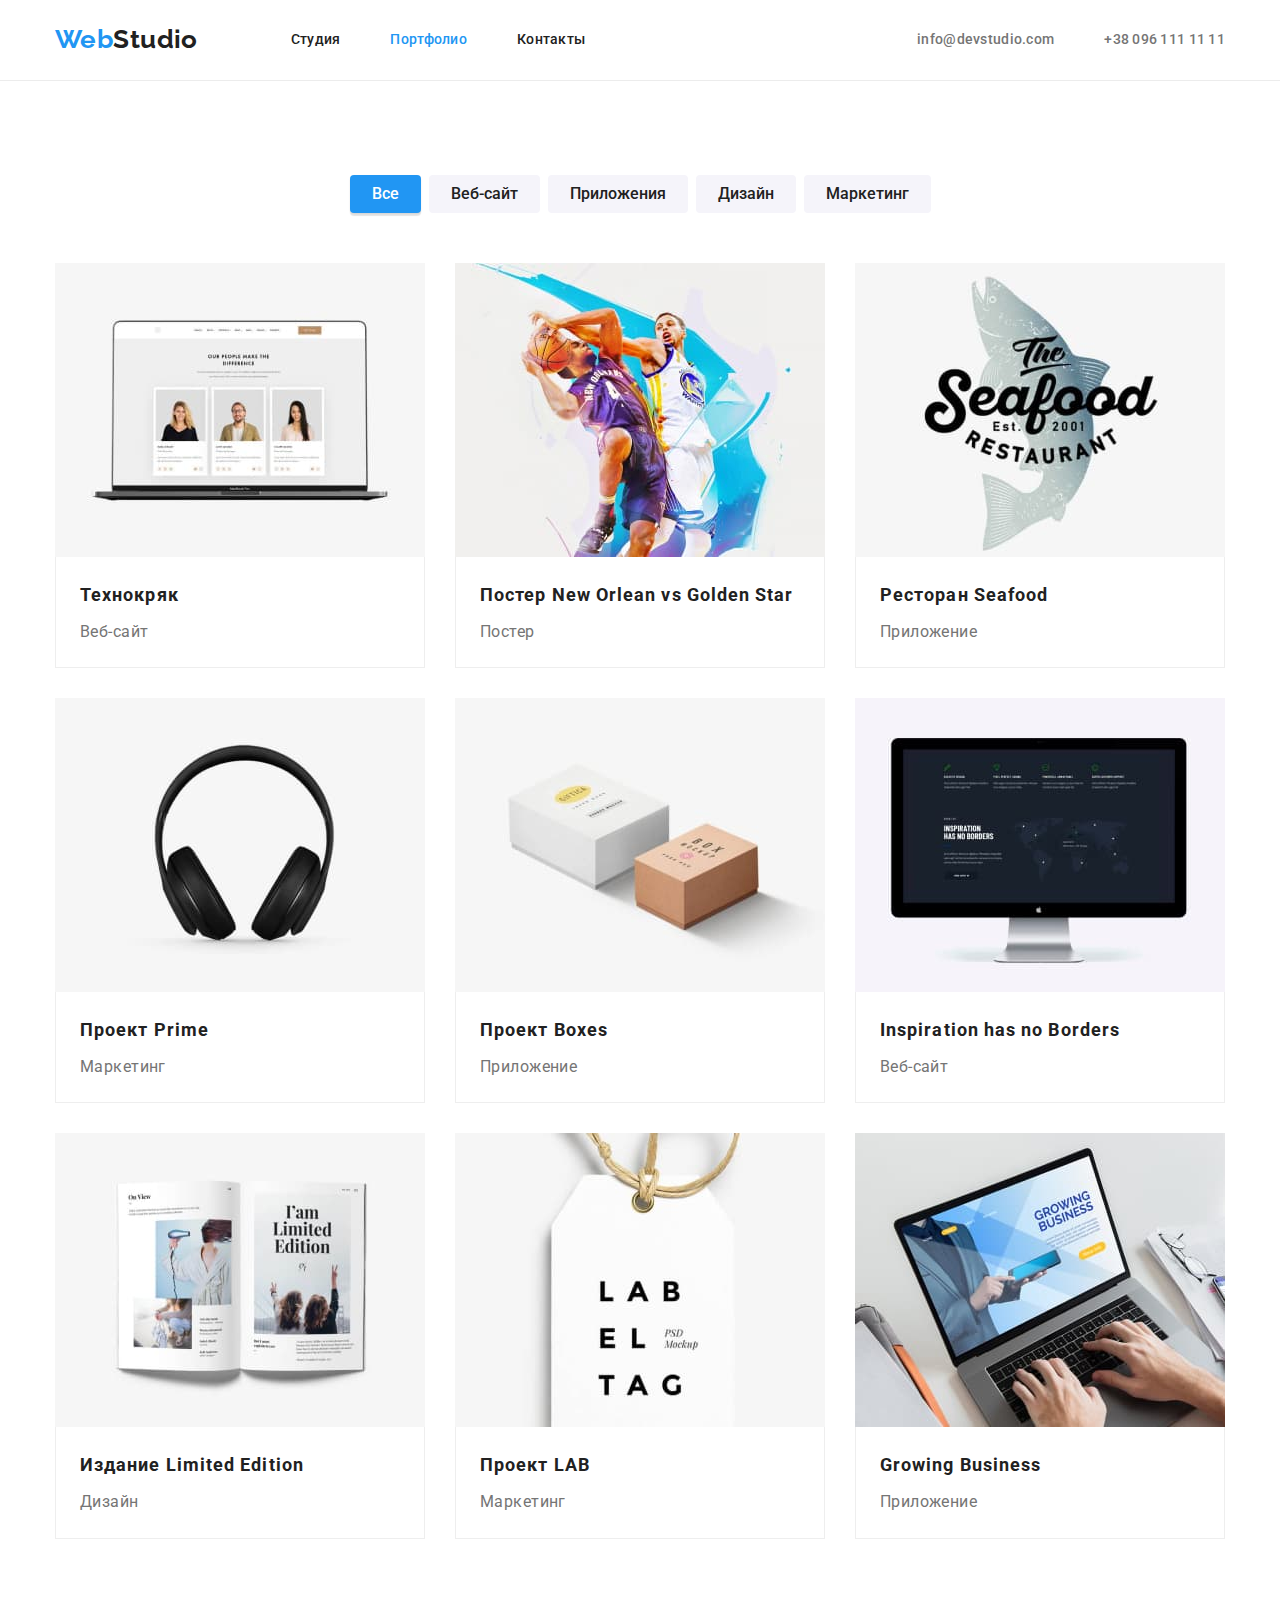
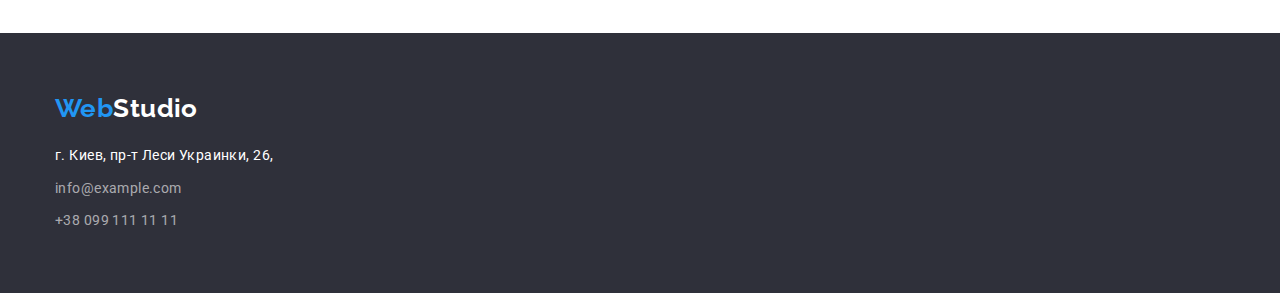
==== portfolio.html @ 3fe1a486 "начало" ====
<!DOCTYPE html>
<html lang="ru">
  <head>
    <meta charset="UTF-8" />
    <meta http-equiv="X-UA-Compatible" content="IE=edge" />
    <meta name="viewport" content="width=device-width, initial-scale=1.0" />
    <title lang="en">Portfolio</title>
    <link
      href="https://fonts.googleapis.com/css2?family=Raleway:wght@700&family=Roboto:wght@400;500;700;900&display=swap"
      rel="stylesheet"
    />
    <link
      rel="stylesheet"
      href="https://cdnjs.cloudflare.com/ajax/libs/modern-normalize/1.1.0/modern-normalize.min.css"
    />
    <link rel="stylesheet" href="./css/styles.css" />
  </head>
  <body>
    <!--Шапка в сайте-->
    <header class="header">
      <!--Навигация в шапке-->
      <div class="container header-content">
        <nav class="navigation header-content">
          <a href="./index.html" class="logo text"><span class="logo-first">Web</span>Studio</a>
          <ul class="naw-list">
            <li class="naw-list-item">
              <a href="./index.html" class="link text">Студия</a>
            </li>
            <li class="naw-list-item">
              <a href="./portfolio.html" target="_blank" class="link text current">Портфолио</a>
            </li>
            <li class="naw-list-item"><a href="" class="link text list">Контакты</a></li>
          </ul>
        </nav>

        <!--Блок контакты-->

        <ul class="contacts-block">
          <li class="contacts-block-item">
            <a href="mailto:info@devstudio.com" class="link text">info@devstudio.com</a>
          </li>
          <li class="contacts-block-item">
            <a href="tel:+380961111111" class="link text">+38 096 111 11 11</a>
          </li>
        </ul>
      </div>
    </header>
    <main>
      <!--Фильтры-->
      <section class="section">
        <!--Скрытый заголовок-->
        <!-- <h1>Примеры работ</h1> -->
        <div class="container">
          <ul class="filters-list">
            <li class="filter-item">
              <button type="button" class="button-filter current">Все</button>
            </li>
            <li class="filter-item">
              <button type="button" class="button-filter">Веб-сайт</button>
            </li>
            <li class="filter-item">
              <button type="button" class="button-filter">Приложения</button>
            </li>
            <li class="filter-item">
              <button type="button" class="button-filter">Дизайн</button>
            </li>
            <li class="filter-item">
              <button type="button" class="button-filter">Маркетинг</button>
            </li>
          </ul>
          <!-- Примеры работ -->
          <ul class="works-list">
            <li class="works-list-item">
              <a href="" class="text">
                <img src="./images-portfolio/img-ex-1.jpg" alt="Ноутбук" width="370" height="294" />
                <div class="card-box">
                  <h2 class="works-title">Технокряк</h2>
                  <p>Веб-сайт</p>
                </div>
              </a>
            </li>
            <li class="works-list-item">
              <a href="" class="text">
                <img
                  src="./images-portfolio/img-ex-2.jpg"
                  alt="Игра в футбол"
                  width="370"
                  height="294"
                />
                <div class="card-box">
                  <h2 lang="en" class="works-title">Постер New Orlean vs Golden Star</h2>
                  <p>Постер</p>
                </div>
              </a>
            </li>
            <li class="works-list-item">
              <a href="" class="text">
                <img
                  src="./images-portfolio/img-ex-3.jpg"
                  alt="Лого Ресторана"
                  width="370"
                  height="294"
                />
                <div class="card-box">
                  <h2 lang="en" class="works-title">Ресторан Seafood</h2>
                  <p>Приложение</p>
                </div>
              </a>
            </li>
            <li class="works-list-item">
              <a href="" class="text">
                <img
                  src="./images-portfolio/img-ex-4.jpg"
                  alt="Наушники"
                  width="370"
                  height="294"
                />

                <div class="card-box">
                  <h2 lang="en" class="works-title">Проект Prime</h2>
                  <p>Маркетинг</p>
                </div>
              </a>
            </li>
            <li class="works-list-item">
              <a href="" class="text">
                <img src="./images-portfolio/img-ex-5.jpg" alt="Коробки" width="370" height="294" />
                <div class="card-box">
                  <h2 lang="en" class="works-title">Проект Boxes</h2>
                  <p>Приложение</p>
                </div>
              </a>
            </li>
            <li class="works-list-item">
              <a href="" class="text">
                <img src="./images-portfolio/img-ex-6.jpg" alt="Монитор" width="370" height="294" />
                <div class="card-box">
                  <h2 lang="en" class="works-title">Inspiration has no Borders</h2>
                  <p>Веб-сайт</p>
                </div>
              </a>
            </li>
            <li class="works-list-item">
              <a href="" class="text">
                <img
                  src="./images-portfolio/img-ex-7.jpg"
                  alt="Разворот кники"
                  width="370"
                  height="294"
                />
                <div class="card-box">
                  <h2 lang="en" class="works-title">Издание Limited Edition</h2>
                  <p>Дизайн</p>
                </div>
              </a>
            </li>
            <li class="works-list-item">
              <a href="" class="text">
                <img
                  src="./images-portfolio/img-ex-8.jpg"
                  alt="Бирка-ценник"
                  width="370"
                  height="294"
                />
                <div class="card-box">
                  <h2 lang="en" class="works-title">Проект LAB</h2>
                  <p>Маркетинг</p>
                </div>
              </a>
            </li>
            <li class="works-list-item">
              <a href="" class="text">
                <img
                  src="./images-portfolio/img-ex-9.jpg"
                  alt="Печатание на ноутбуке"
                  width="370"
                  height="294"
                />
                <div class="card-box">
                  <h2 lang="en" class="works-title">Growing Business</h2>
                  <p>Приложение</p>
                </div>
              </a>
            </li>
          </ul>
        </div>
      </section>
    </main>
    <!--Футер-->
    <footer class="footer">
      <div class="container">
        <a href="" class="logo-footer text"><span class="logo-footer-first">Web</span>Studio</a>
        <address>
          <ul class="contacts-footer">
            <li><a href="" class="link-address text"> г. Киев, пр-т Леси Украинки, 26,</a></li>
            <li>
              <a href="mailto:info@example.com" class="link-mail-footer link text"
                >info@example.com</a
              >
            </li>
            <li>
              <a href="tel:+380991111111" class="link-tel-footer link text">+38 099 111 11 11</a>
            </li>
          </ul>
        </address>
      </div>
    </footer>
  </body>
</html>
---- css/styles.css ----
:root {
  --title-text-color: #212121;
  --primary-text-color: #757575;
  --accent-color: #2196f3;
  --white-color: #ffffff;
  --contacts-footer-color: rgba(255, 255, 255, 0.6);
  --bg-hero-footer: #2f303a;
  --bg-grey: #f5f4fa;
  --card-set-gap: 30px;
}
body {
  background-color: var(--white-color);
  color: var(--primary-text-color);
  font-family: Roboto, sans-serif;
  font-size: 14px;
  letter-spacing: 0.03em;
}
h1,
h2,
h3,
h4,
h5,
h6,
p {
  margin: 0;
  padding: 0;
}
ul,
ol {
  margin: 0;
  padding: 0;
  list-style: none;
}
img {
  display: block;
  max-width: 100%;
  height: auto;
}
/* Утилитарные классы */
.container {
  width: 1200px;
  margin-left: auto;
  margin-right: auto;
  padding-left: 15px;
  padding-right: 15px;
  /* background-color: antiquewhite; */
  /* outline: 2px solid tomato; */
}
.section {
  /* border: 1px solid black; */
  padding-top: 94px;
  padding-bottom: 94px;
}
/* .list {
  padding: 0;
  margin: 0;
  list-style: none;
} */
.text {
  text-decoration: none;
}

/* Хедер */
.header {
  background-color: var(--white-color);
  border-bottom: 1px solid #ececec;
}
.header-content {
  display: flex;
  align-items: center;
}
.logo {
  margin-right: 93px;
  color: var(--title-text-color);
  font-family: Raleway, sans-serif;
  font-weight: 700;
  font-size: 26px;
  line-height: 1.2;
}
.logo-first {
  color: var(--accent-color);
  font-family: Raleway, sans-serif;
  font-weight: 700;
  font-size: 26px;
  line-height: 1.2;
}
/* Навигация шапка */

.naw-list {
  display: flex;
}
.naw-list-item:not(:last-child) {
  margin-right: 50px;
}

.naw-list .link {
  display: block;
  padding-top: 32px;
  padding-bottom: 32px;

  color: var(--title-text-color);

  font-weight: 500;
  line-height: 1.14;
  letter-spacing: 0.02em;
}
.naw-list .link:hover,
.naw-list .link:focus {
  color: var(--accent-color);
  font-weight: 500;
  line-height: 1.14;
  letter-spacing: 0.02em;
}
.naw-list .link.current {
  color: var(--accent-color);
  font-weight: 500;
  line-height: 1.14;
  letter-spacing: 0.02em;
}
/* Блок контакты */
.contacts-block {
  display: flex;
  margin-left: auto;
}
.contacts-block-item:not(:last-child) {
  margin-right: 50px;
}
.contacts-block .link {
  display: block;
  padding-top: 32px;
  padding-bottom: 32px;

  color: var(--primary-text-color);
  font-weight: 500;

  line-height: 1.14;
  letter-spacing: 0.02em;
}
.contacts-block .link:hover,
.contacts-block .link:focus {
  color: var(--accent-color);
}

/* Герой */
.hero-box {
  max-width: 1600px;
  margin-left: auto;
  margin-right: auto;
}
.hero {
  padding-top: 200px;
  padding-bottom: 200px;
  background-color: var(--bg-hero-footer);
  text-align: center;

  background-image: linear-gradient(to right, rgba(47, 48, 58, 0.4) 40%, rgba(47, 48, 58, 0.4)),
    url(../images/Img-hero.jpg);
  background-repeat: no-repeat;
  background-size: cover;
  background-position: center;
}
.hero-title {
  margin-bottom: var(--card-set-gap);

  color: var(--white-color);
  font-weight: 900;

  font-size: 44px;
  line-height: 1.4;
  letter-spacing: 0.06em;
  text-transform: uppercase;
}
/* Кнопка */
.button-hero {
  padding: 10px 32px 10px 32px;

  box-shadow: 0px 4px 4px rgba(0, 0, 0, 0.15);
  border-radius: 4px;
  border: none;

  background-color: var(--accent-color);
  color: var(--white-color);

  font-family: inherit;
  font-weight: 700;
  font-size: 16px;
  line-height: 1.9;
  letter-spacing: 0.06em;

  cursor: pointer;
}
/* Преимущества */

.benefits-list {
  display: flex;
  flex-wrap: wrap;
  margin-left: calc(-1 * var(--card-set-gap));
  /* margin-top: calc(-1 * var(--card-set-gap)); */
}
.benefits-item {
  flex-basis: calc(100% / 4 - var(--card-set-gap));
  margin-left: var(--card-set-gap);
  /* margin-top: var(--card-set-gap); */
}
.benefits-item::before {
  display: block;
  margin-bottom: var(--card-set-gap);
  content: '';
  height: 120px;
  background-color: var(--bg-grey);
}
.benefits-item:first-child::before {
  background-image: url(../images/antenna\ 1.svg);
  background-repeat: no-repeat;
  background-size: auto auto;
  background-position: 50% 50%;
}
.benefits-item:nth-child(2)::before {
  background-image: url(../images/clock\ 1.svg);
  background-repeat: no-repeat;
  background-size: auto auto;
  background-position: 50% 50%;
}
.benefits-item:nth-child(3)::before {
  background-image: url(../images/diagram\ 1.svg);
  background-repeat: no-repeat;
  background-size: auto auto;
  background-position: 50% 50%;
}
.benefits-item:last-child::before {
  background-image: url(../images/astronaut\ 1.svg);
  background-repeat: no-repeat;
  background-size: auto auto;
  background-position: 50% 50%;
}

.benefits-title {
  margin-bottom: 10px;

  color: var(--title-text-color);
  font-size: 14px;

  line-height: 1.14;
  letter-spacing: 0.03em;
  text-transform: uppercase;
}
.benefits-list p {
  line-height: 1.7;
}
/* Секция */
.section-title {
  margin-bottom: 50px;

  color: var(--title-text-color);

  font-size: 36px;
  line-height: 1.17;
  letter-spacing: 0.03em;
  text-align: center;
}
/* Чем мы занимаемся */
.about-us-section {
  padding-top: 0;
}
.about-us-list {
  display: flex;
  flex-wrap: wrap;
  margin-left: calc(-1 * var(--card-set-gap));
  margin-bottom: calc(-1 * var(--card-set-gap));
}
.about-us-item {
  flex-basis: calc(100% / 3 - var(--card-set-gap));
  margin-left: var(--card-set-gap);
  margin-bottom: var(--card-set-gap);
}
/* .about-us-item > img {
  display: block;
} */

/* Наша команда */
.team {
  background-color: var(--bg-grey);
}
.team-list {
  display: flex;
  flex-wrap: wrap;
  margin-left: calc(-1 * var(--card-set-gap));
}
.team-item {
  flex-basis: calc(100% / 4 - var(--card-set-gap));
  margin-left: var(--card-set-gap);
  background-color: var(--white-color);
  box-shadow: 0px 1px 3px rgba(0, 0, 0, 0.12), 0px 1px 1px rgba(0, 0, 0, 0.14),
    0px 2px 1px rgba(0, 0, 0, 0.2);
  border-radius: 0px 0px 4px 4px;
}
.team-item > img {
  margin-bottom: var(--card-set-gap);
}
.team-title {
  margin-bottom: 10px;

  color: var(--title-text-color);

  font-weight: 500;
  font-size: 16px;
  line-height: 1.19;
  letter-spacing: 0.03em;
  text-align: center;
}
.team-list p {
  margin-bottom: var(--card-set-gap);
  font-size: 16px;
  line-height: 1.19;
  text-align: center;
}

/* Футтер */
.footer {
  padding-top: 60px;
  padding-bottom: 60px;
  background-color: var(--bg-hero-footer);
}
.logo-footer {
  display: inline-block;
  margin-bottom: 20px;
  font-family: Raleway, sans-serif;
  font-weight: 700;
  font-size: 26px;
  line-height: 1.2;

  color: var(--white-color);
}
.logo-footer-first {
  display: inline-block;
  color: var(--accent-color);
  font-family: Raleway, sans-serif;
  font-weight: 700;
  font-size: 26px;
  line-height: 1.2;
}
.contacts-footer .link-address {
  display: inline-block;
  margin-bottom: 9px;
  color: var(--white-color);
  font-style: normal;
  line-height: 1.7;
}
.contacts-footer .link-address:hover,
.contacts-footer .link-address:focus {
  color: var(--accent-color);
}
.link-mail-footer {
  display: inline-block;
  margin-bottom: 9px;
}
.link-tel-footer {
  display: inline-block;
}
.contacts-footer .link {
  color: var(--contacts-footer-color);
  font-style: normal;
  line-height: 1.7;
}
.contacts-footer .link:hover,
.contacts-footer .link:focus {
  color: var(--accent-color);
}
/* Страница Портфолио Фильтр*/
.filters-list {
  display: flex;
  justify-content: center;
  margin-bottom: 50px;
}
.button-filter {
  padding: 6px 22px 6px 22px;
  border: none;
  border-radius: 4px;
  background-color: #f5f4fa;
  color: var(--title-text-color);
  font-family: inherit;
  font-weight: 500;
  font-size: 16px;
  line-height: 1.6;
  text-align: center;
  cursor: pointer;
}
.filter-item:not(:last-child) {
  margin-right: 8px;
}
.button-filter:hover,
.button-filter:focus {
  padding: 6px 22px 6px 22px;
  border: none;
  border-radius: 4px;

  background-color: var(--accent-color);
  color: var(--white-color);
  font-family: inherit;
  font-weight: 500;
  font-size: 16px;
  line-height: 1.6;
  text-align: center;
  box-shadow: 0px 3px 1px rgba(0, 0, 0, 0.1), 0px 1px 2px rgba(0, 0, 0, 0.08), 0px 2px;

  cursor: pointer;
}
.button-filter.current {
  padding: 6px 22px 6px 22px;
  border: none;
  border-radius: 4px;

  background-color: var(--accent-color);
  color: var(--white-color);
  font-family: inherit;
  font-weight: 500;
  font-size: 16px;
  line-height: 1.6;
  text-align: center;
  box-shadow: 0px 3px 1px rgba(0, 0, 0, 0.1), 0px 1px 2px rgba(0, 0, 0, 0.08), 0px 2px;

  cursor: pointer;
}
/* Примеры работ Портофолио  */

.works-list {
  display: flex;
  flex-wrap: wrap;
  margin-left: calc(-1 * var(--card-set-gap));
  margin-top: calc(-1 * var(--card-set-gap));
}
.works-list-item {
  flex-basis: calc(100% / 3 - var(--card-set-gap));
  margin-left: var(--card-set-gap);
  margin-top: var(--card-set-gap);
  background-color: var(--white-color);
}
.card-box {
  padding-top: 20px;
  padding-right: 24px;
  padding-bottom: 20px;
  padding-left: 24px;
  border: 1px solid #eeeeee;
  border-top: none;
}
.works-title {
  color: var(--title-text-color);
  font-size: 18px;
  line-height: 2;
  letter-spacing: 0.06em;
}
.works-list p {
  margin-top: 4px;
  color: var(--primary-text-color);
  font-size: 16px;
  line-height: 1.9;
}

/* #2196F3; голубой цвет
 #212121; цыет тёмный
 #757575; номер телефона параграфы
 #FFFFFF; белыйй цвет
 rgba(255, 255, 255, 0.6); коетакты в футоре
 #2F303A; бекграунд героя
 #188CE8; кнопка ховер
 #2F303A бекграунд футера
 #188CE8 кнопка хoвер*/ ;
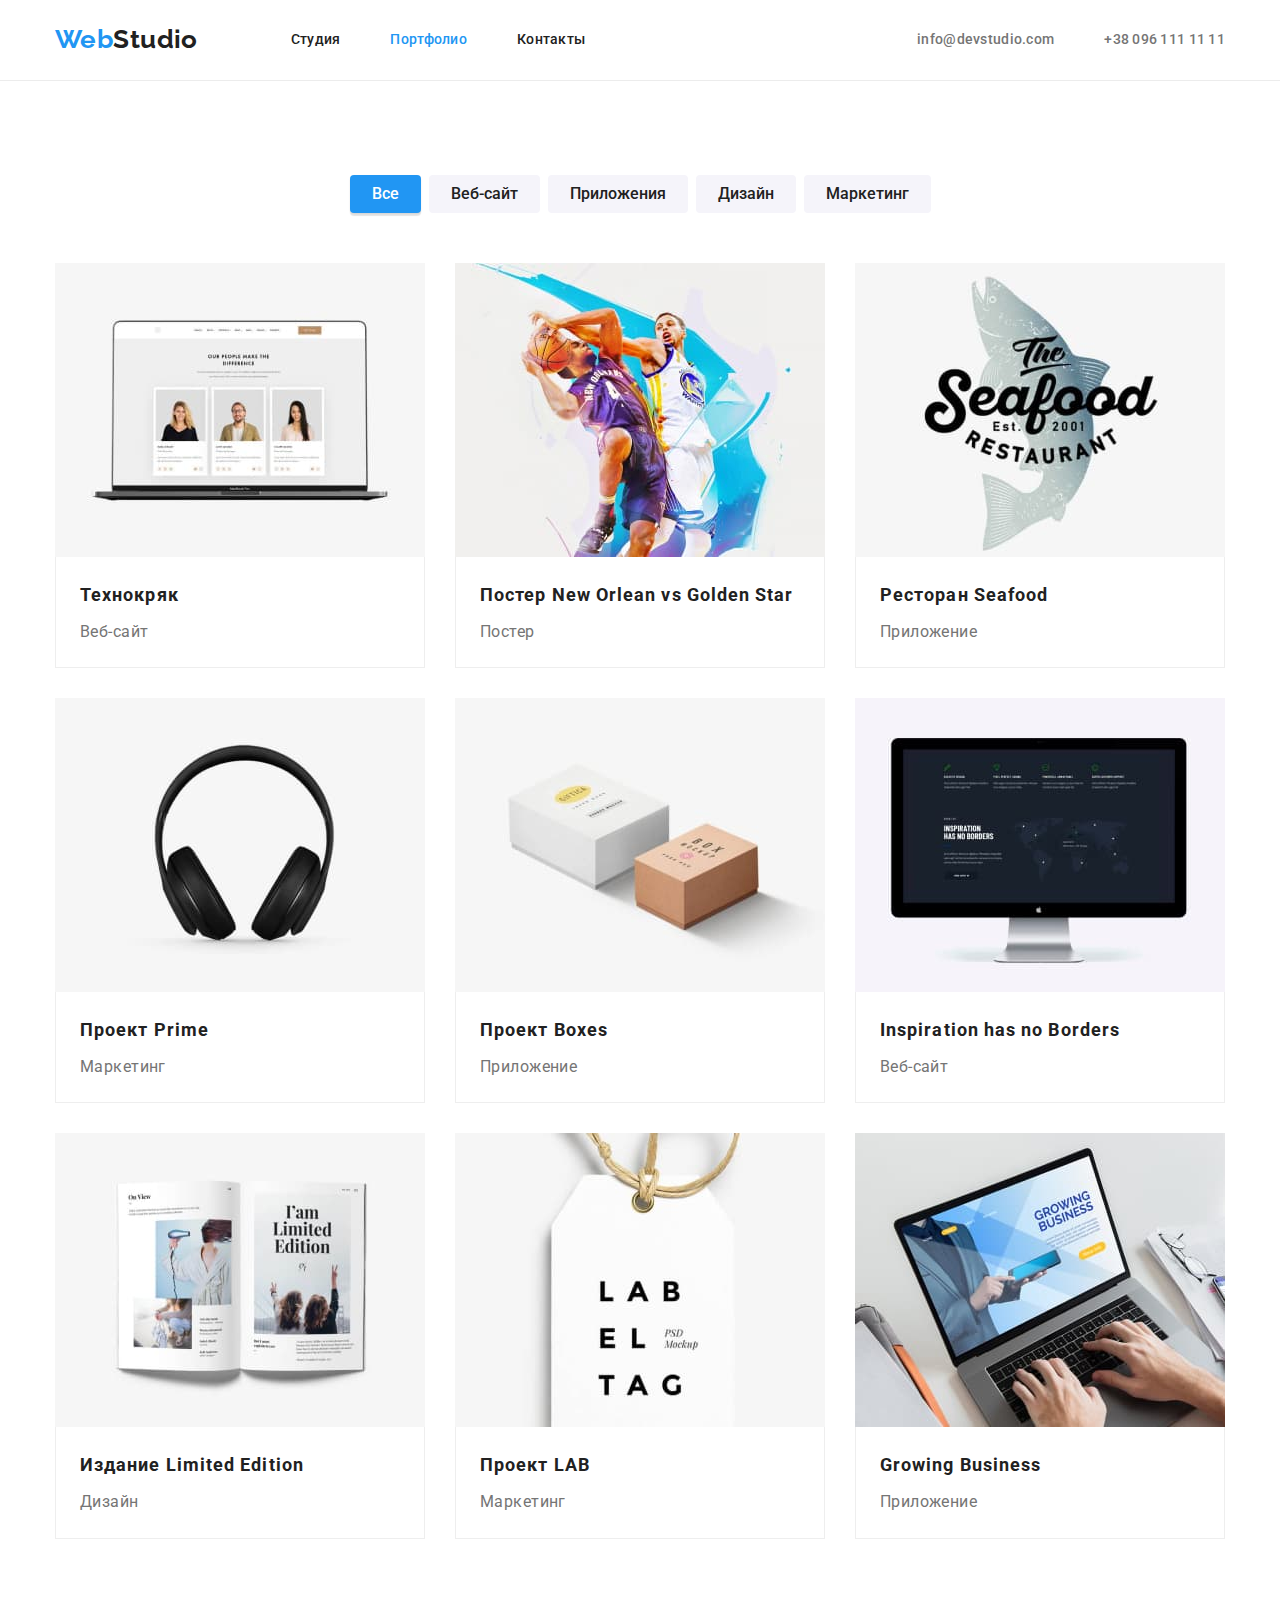
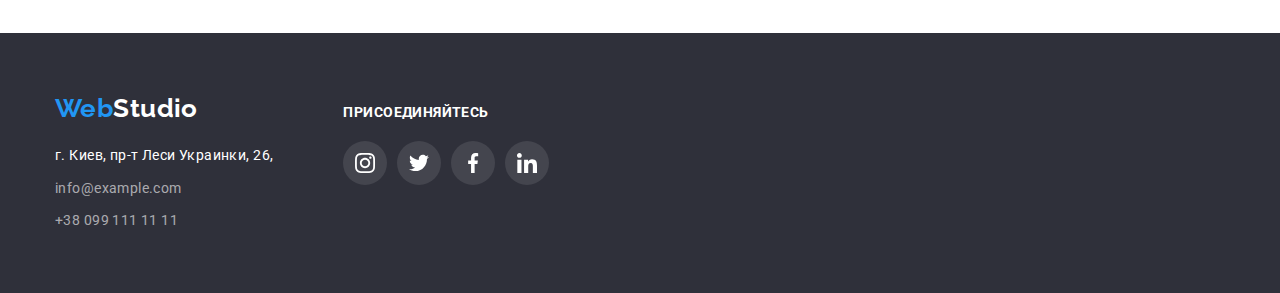
==== commit 33518e6f: "Добавляет графику" ====
--- a/portfolio.html
+++ b/portfolio.html
@@ -188,21 +188,58 @@
     </main>
     <!--Футер-->
     <footer class="footer">
-      <div class="container">
-        <a href="" class="logo-footer text"><span class="logo-footer-first">Web</span>Studio</a>
-        <address>
-          <ul class="contacts-footer">
-            <li><a href="" class="link-address text"> г. Киев, пр-т Леси Украинки, 26,</a></li>
-            <li>
-              <a href="mailto:info@example.com" class="link-mail-footer link text"
-                >info@example.com</a
-              >
-            </li>
-            <li>
-              <a href="tel:+380991111111" class="link-tel-footer link text">+38 099 111 11 11</a>
-            </li>
-          </ul>
-        </address>
+      <div class="container footer-container">
+        <div class="footer-box">
+          <a href="" class="logo-footer text"> <span class="logo-footer-first">Web</span>Studio </a>
+
+          <address>
+            <ul class="contacts-footer">
+              <li><a href="" class="link-address text"> г. Киев, пр-т Леси Украинки, 26,</a></li>
+              <li>
+                <a href="mailto:info@example.com" class="link-mail-footer link text"
+                  >info@example.com</a
+                >
+              </li>
+              <li>
+                <a href="tel:+380991111111" class="link-tel-footer link text">+38 099 111 11 11</a>
+              </li>
+            </ul>
+          </address>
+        </div>
+
+        <div class="footer-social-box">
+          <h2 class="footer-title">Присоединяйтесь</h2>
+          <ul class="footer-social-list">
+            <li class="footer-social-item">
+              <a href="">
+                <svg class="icon-footer" width="44" height="44">
+                  <use href="./images/sprite.svg#icon-instagram"></use>
+                </svg>
+              </a>
+            </li>
+            <li class="footer-social-item">
+              <a href="">
+                <svg class="icon-footer" width="44" height="44">
+                  <use href="./images/sprite.svg#icon-twitter"></use>
+                </svg>
+              </a>
+            </li>
+            <li class="footer-social-item">
+              <a href="">
+                <svg class="icon-footer" width="44" height="44">
+                  <use href="./images/sprite.svg#icon-facebook"></use>
+                </svg>
+              </a>
+            </li>
+            <li class="footer-social-item">
+              <a href="">
+                <svg class="icon-footer" width="44" height="44">
+                  <use href="./images/sprite.svg#icon-linkedin"></use>
+                </svg>
+              </a>
+            </li>
+          </ul>
+        </div>
       </div>
     </footer>
   </body>
--- a/css/styles.css
+++ b/css/styles.css
@@ -6,6 +6,7 @@
   --contacts-footer-color: rgba(255, 255, 255, 0.6);
   --bg-hero-footer: #2f303a;
   --bg-grey: #f5f4fa;
+  --icon-color: #afb1b8;
   --card-set-gap: 30px;
 }
 body {
@@ -59,6 +60,18 @@
 .text {
   text-decoration: none;
 }
+.visually-hidden {
+  position: absolute;
+  width: 1px;
+  height: 1px;
+  margin: -1px;
+  border: 0;
+  padding: 0;
+  white-space: nowrap;
+  clip-path: inset(100%);
+  clip: rect(0 0 0 0);
+  overflow: hidden;
+}
 
 /* Хедер */
 .header {
@@ -126,7 +139,8 @@
   margin-right: 50px;
 }
 .contacts-block .link {
-  display: block;
+  display: flex;
+  align-items: center;
   padding-top: 32px;
   padding-bottom: 32px;
 
@@ -139,6 +153,11 @@
 .contacts-block .link:hover,
 .contacts-block .link:focus {
   color: var(--accent-color);
+}
+
+.contacts-block-icon {
+  margin-right: 10px;
+  fill: currentColor;
 }
 
 /* Герой */
@@ -208,30 +227,21 @@
   content: '';
   height: 120px;
   background-color: var(--bg-grey);
-}
-.benefits-item:first-child::before {
-  background-image: url(../images/antenna\ 1.svg);
   background-repeat: no-repeat;
   background-size: auto auto;
   background-position: 50% 50%;
 }
+.benefits-item:first-child::before {
+  background-image: url(../images/antenna\ 1.svg);
+}
 .benefits-item:nth-child(2)::before {
   background-image: url(../images/clock\ 1.svg);
-  background-repeat: no-repeat;
-  background-size: auto auto;
-  background-position: 50% 50%;
 }
 .benefits-item:nth-child(3)::before {
   background-image: url(../images/diagram\ 1.svg);
-  background-repeat: no-repeat;
-  background-size: auto auto;
-  background-position: 50% 50%;
 }
 .benefits-item:last-child::before {
   background-image: url(../images/astronaut\ 1.svg);
-  background-repeat: no-repeat;
-  background-size: auto auto;
-  background-position: 50% 50%;
 }
 
 .benefits-title {
@@ -309,21 +319,137 @@
   text-align: center;
 }
 .team-list p {
-  margin-bottom: var(--card-set-gap);
+  margin-bottom: 16px;
   font-size: 16px;
   line-height: 1.19;
   text-align: center;
 }
-
+/*---------------------- Соц-сети Команда--------------------------- */
+.social-icons-list {
+  display: flex;
+  flex-wrap: wrap;
+  margin-right: -10px;
+  padding-bottom: 30px;
+  padding-right: 32px;
+  padding-left: 32px;
+}
+.social-icons-item {
+  flex-basis: calc(100% / 4 - 10px);
+  margin-right: 10px;
+}
+.social-icons-item:last-child {
+  margin-right: 0;
+}
+.social-icons-item > a {
+  display: block;
+  border-radius: 50%;
+  width: 44px;
+  height: 44px;
+  color: var(--icon-color);
+}
+.social-icons-item > a:hover {
+  display: block;
+  border-radius: 50%;
+  width: 44px;
+  height: 44px;
+  background-color: var(--accent-color);
+  color: var(--white-color);
+}
+.icon {
+  fill: currentColor;
+}
+
+/*-------------- Наши клиенты --------------------------------*/
+.our-clients-list {
+  display: flex;
+  flex-wrap: wrap;
+  margin-right: calc(-1 * var(--card-set-gap));
+}
+.our-clients-item {
+  flex-basis: calc(100% / 6 - var(--card-set-gap));
+  margin-right: var(--card-set-gap);
+}
+.our-clients-item:last-child {
+  margin-right: 0;
+}
+.our-clients-item > a {
+  display: block;
+  padding: 16px 32px;
+  border: 1px solid var(--icon-color);
+  border-radius: 4px;
+  color: var(--icon-color);
+}
+.our-clients-item > a:hover,
+.our-clients-item > a:focus {
+  display: block;
+  padding: 16px 32px;
+  border: 1px solid var(--accent-color);
+  border-radius: 4px;
+  color: var(--accent-color);
+}
+.our-clients-icon {
+  fill: currentColor;
+}
 /* Футтер */
 .footer {
   padding-top: 60px;
   padding-bottom: 60px;
   background-color: var(--bg-hero-footer);
 }
+
+/* ------------------------------------------ */
+.footer-container {
+  display: flex;
+  align-items: baseline;
+}
+.footer-social-box {
+  margin-left: 70px;
+}
+.footer-title {
+  margin-bottom: 20px;
+  font-weight: 700;
+  font-size: 14px;
+  line-height: 1.14;
+  letter-spacing: 0.03em;
+  text-transform: uppercase;
+  color: var(--white-color);
+}
+.footer-social-list {
+  display: flex;
+  flex-wrap: wrap;
+  margin-right: -10px;
+}
+.footer-social-item > a {
+  display: block;
+  border-radius: 50%;
+  width: 44px;
+  height: 44px;
+  background-color: rgba(255, 255, 255, 0.1);
+  color: var(--white-color);
+}
+.footer-social-item > a:hover {
+  display: block;
+  border-radius: 50%;
+  width: 44px;
+  height: 44px;
+  background-color: var(--accent-color);
+  color: var(--white-color);
+}
+.footer-social-item {
+  flex-basis: calc(100% / 4 - 10px);
+  margin-right: 10px;
+}
+.footer-social-item:last-child {
+  margin-right: 0;
+}
+.icon-footer {
+  fill: currentColor;
+}
+/* ------------------------------------------ */
+
 .logo-footer {
-  display: inline-block;
-  margin-bottom: 20px;
+  display: inline;
+
   font-family: Raleway, sans-serif;
   font-weight: 700;
   font-size: 26px;
@@ -333,12 +459,14 @@
 }
 .logo-footer-first {
   display: inline-block;
+  margin-bottom: 20px;
   color: var(--accent-color);
   font-family: Raleway, sans-serif;
   font-weight: 700;
   font-size: 26px;
   line-height: 1.2;
 }
+
 .contacts-footer .link-address {
   display: inline-block;
   margin-bottom: 9px;
@@ -366,6 +494,7 @@
 .contacts-footer .link:focus {
   color: var(--accent-color);
 }
+
 /* Страница Портфолио Фильтр*/
 .filters-list {
   display: flex;
@@ -434,6 +563,12 @@
   margin-left: var(--card-set-gap);
   margin-top: var(--card-set-gap);
   background-color: var(--white-color);
+}
+.works-list-item > a:hover,
+.works-list-item > a:focus {
+  display: block;
+  box-shadow: 0px 1px 1px rgba(0, 0, 0, 0.12), 0px 4px 4px rgba(0, 0, 0, 0.06),
+    1px 4px 6px rgba(0, 0, 0, 0.16);
 }
 .card-box {
   padding-top: 20px;
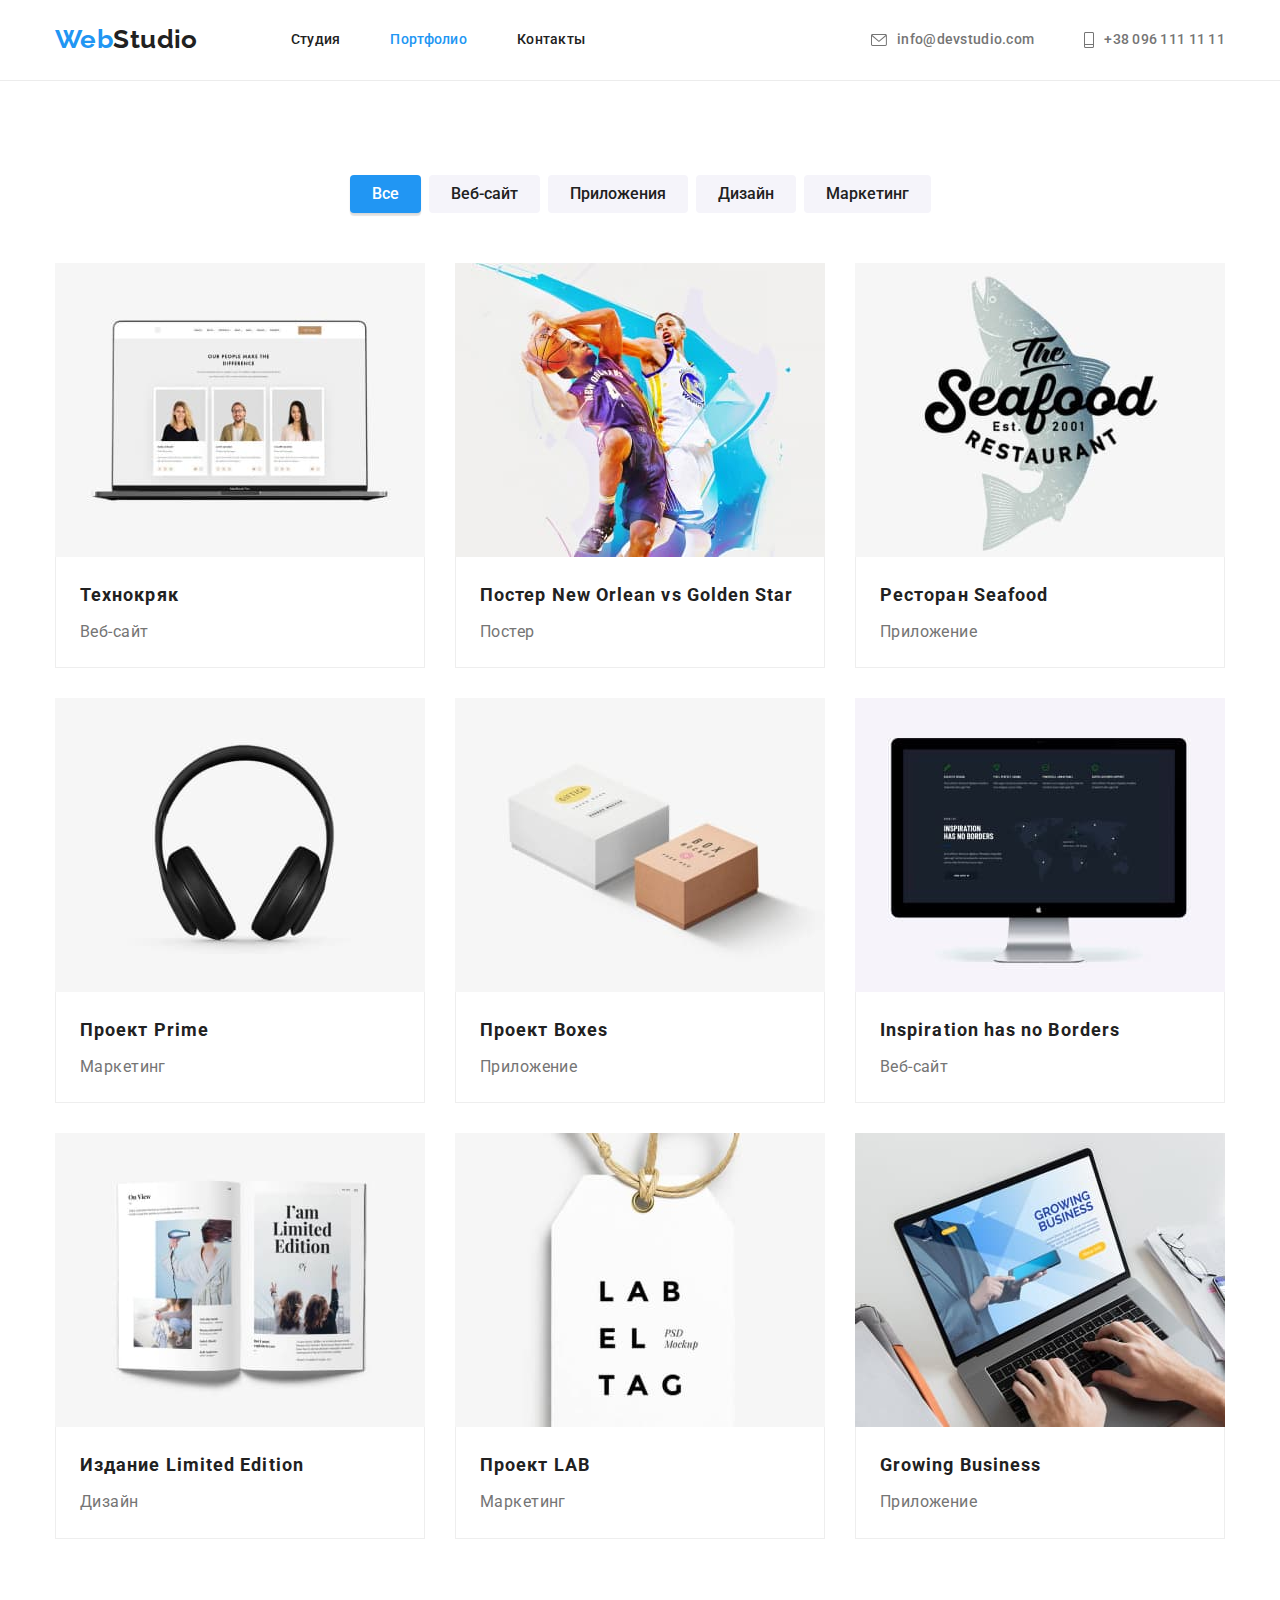
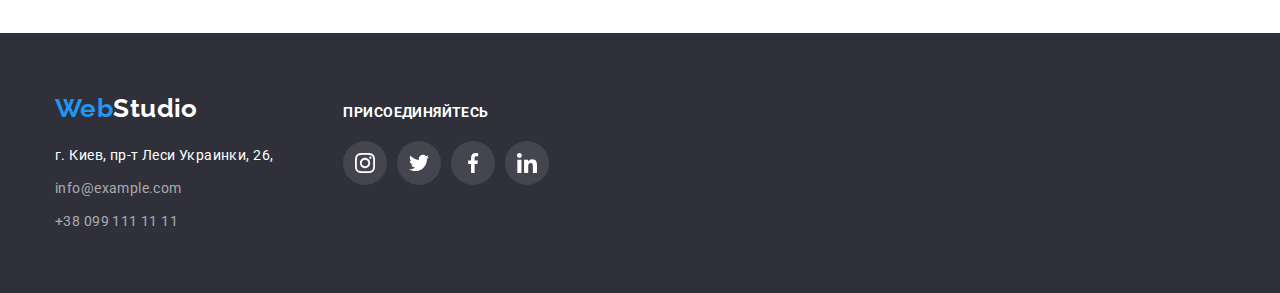
==== commit 8c7ee0fe: "Добавляет графику хедер Портфолио" ====
--- a/portfolio.html
+++ b/portfolio.html
@@ -37,10 +37,20 @@
 
         <ul class="contacts-block">
           <li class="contacts-block-item">
-            <a href="mailto:info@devstudio.com" class="link text">info@devstudio.com</a>
+            <a href="mailto:info@devstudio.com" class="link text">
+              <svg class="contacts-block-icon" width="16px" height="12px">
+                <use href="./images/sprite.svg#icon-envelope"></use>
+              </svg>
+              info@devstudio.com
+            </a>
           </li>
           <li class="contacts-block-item">
-            <a href="tel:+380961111111" class="link text">+38 096 111 11 11</a>
+            <a href="tel:+380961111111" class="link text"
+              ><svg class="contacts-block-icon" width="10px" height="16px">
+                <use href="./images/sprite.svg#icon-mobile"></use>
+              </svg>
+              +38 096 111 11 11
+            </a>
           </li>
         </ul>
       </div>
